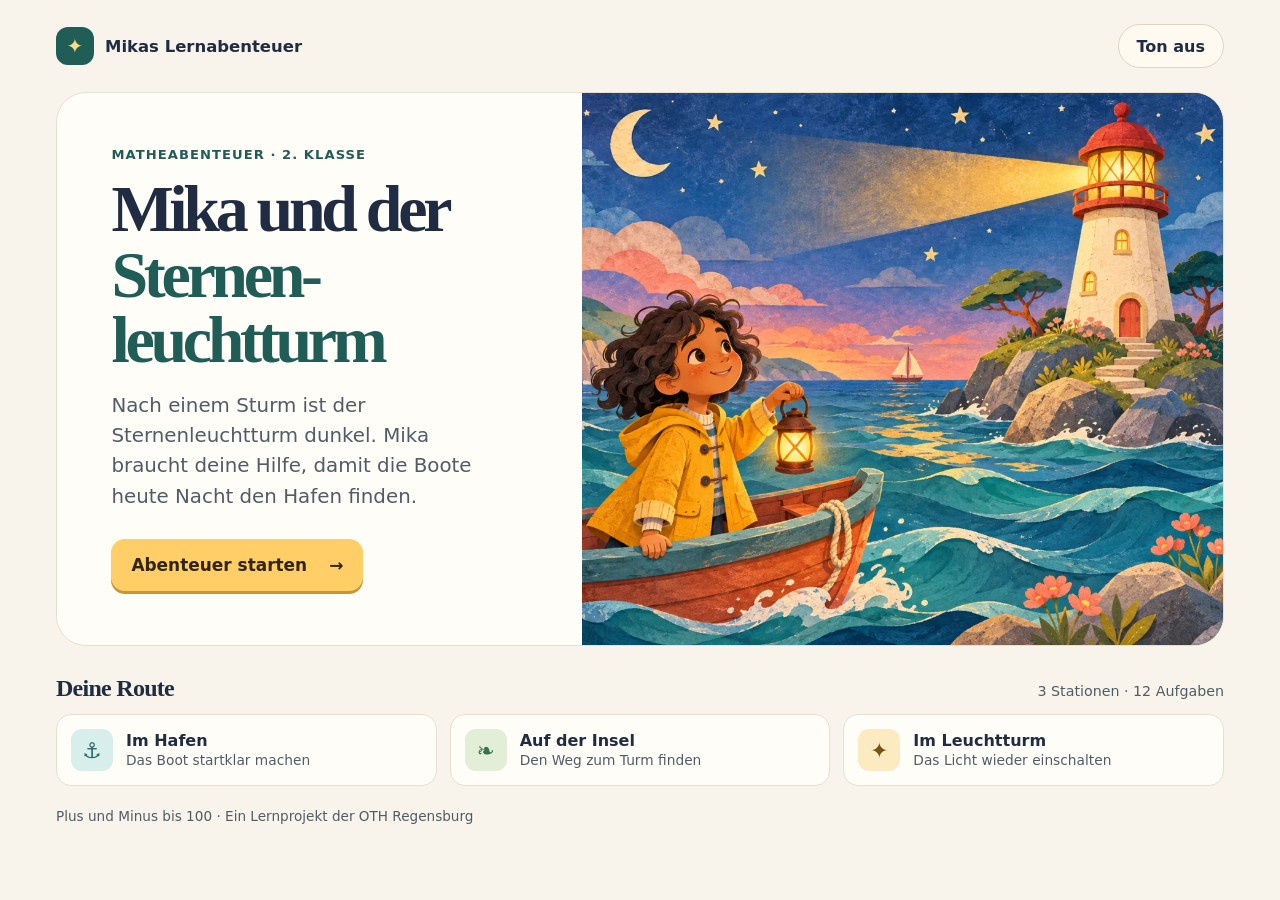
==== public/index.html @ 23ebe93e "Illustriertes Matheabenteuer für die Browser-Vorschau hinzufügen" ====
<!doctype html>
<html lang="de">
<head>
  <meta charset="utf-8">
  <meta name="viewport" content="width=device-width, initial-scale=1">
  <meta name="theme-color" content="#f8f4eb">
  <meta name="description" content="Ein illustriertes Matheabenteuer für die 2. Klasse. Hilf Mika, den Sternenleuchtturm wieder zum Leuchten zu bringen.">
  <title>Mika und der Sternenleuchtturm</title>
  <link rel="stylesheet" href="./style.css">
  <script type="module" src="./app.mjs"></script>
</head>
<body>
  <div class="site">
    <header class="top">
      <div class="brand"><span class="brand-icon" aria-hidden="true">✦</span><span>Mikas Lernabenteuer</span></div>
      <button class="sound" id="sound" type="button" aria-pressed="false">Ton aus</button>
    </header>
    <main>
      <section class="hero" id="intro" aria-labelledby="intro-title">
        <div class="hero-copy">
          <p class="eyebrow">Matheabenteuer · 2. Klasse</p>
          <h1 id="intro-title">Mika und der <span>Sternen&shy;leuchtturm</span></h1>
          <p class="intro-text" id="intro-text">Nach einem Sturm ist der Leuchtturm dunkel. Hilf Mika, ihn wieder zum Leuchten zu bringen!</p>
          <button type="button" class="main-button" id="start" disabled>Abenteuer starten <span aria-hidden="true">→</span></button>
          <p class="load-note" id="load-note" role="status"></p>
        </div>
        <div class="hero-art">
          <img src="./assets/leuchtturm.webp" alt="Mika im kleinen Boot vor einer felsigen Insel mit Leuchtturm" width="1200" height="900" fetchpriority="high">
        </div>
      </section>

      <section id="game" class="hero play" aria-labelledby="chapter" hidden>
        <div class="hero-art play-art">
          <img src="./assets/leuchtturm.webp" alt="" width="1200" height="900">
          <div class="art-label"><span aria-hidden="true">✦</span> <span id="stars">0 Sterne</span></div>
        </div>
        <div class="hero-copy play-copy">
          <p class="eyebrow" id="question-number"></p>
          <h1 id="chapter" tabindex="-1"></h1>
          <p class="scene" id="scene"></p>
          <p class="equation" id="equation"></p>
          <p class="feedback" id="feedback" role="status" aria-atomic="true"></p>
          <form id="answer-form" novalidate>
            <label class="sr-only" for="answer">Deine Antwort</label>
            <input id="answer" inputmode="numeric" autocomplete="off" placeholder="Deine Zahl" maxlength="3">
            <button type="submit" class="main-button">Prüfen <span aria-hidden="true">→</span></button>
          </form>
          <button type="button" class="main-button" id="continue" hidden>Weiter</button>
        </div>
      </section>

      <section id="finish" class="hero" aria-labelledby="finish-title" hidden>
        <div class="hero-copy">
          <p class="eyebrow" id="final-stars"></p>
          <h1 id="finish-title" tabindex="-1">Das Licht ist zurück!</h1>
          <p class="intro-text" id="ending"></p>
          <button type="button" class="main-button" id="restart">Noch einmal spielen <span aria-hidden="true">↻</span></button>
        </div>
        <div class="hero-art"><img src="./assets/leuchtturm.webp" alt="Der Leuchtturm strahlt über das Meer" width="1200" height="900"></div>
      </section>

      <section class="route" aria-label="Deine Route">
        <div class="route-heading"><h2>Deine Route</h2><p id="route-summary">3 Stationen · 12 Aufgaben</p></div>
        <ol class="stops">
          <li><span class="stop-icon sea" aria-hidden="true">⚓</span><div><strong>Im Hafen</strong><p>Das Boot startklar machen</p></div></li>
          <li><span class="stop-icon island" aria-hidden="true">❧</span><div><strong>Auf der Insel</strong><p>Den Weg zum Turm finden</p></div></li>
          <li><span class="stop-icon light" aria-hidden="true">✦</span><div><strong>Im Leuchtturm</strong><p>Das Licht wieder einschalten</p></div></li>
        </ol>
      </section>
    </main>
    <footer>Plus und Minus bis 100 <span aria-hidden="true">·</span> Ein Lernprojekt der OTH Regensburg</footer>
  </div>
</body>
</html>
---- public/style.css ----
:root {
  color: #202c42; background: #f8f4eb; font-family: "Trebuchet MS", system-ui, sans-serif;
  font-synthesis: none; --ink: #202c42; --teal: #205d56; --yellow: #ffce66;
  --muted: #515c66; --line: #e9dfcf;
}
* { box-sizing: border-box; }
body { margin: 0; }
[hidden] { display: none !important; }
button, input { font: inherit; }
button { cursor: pointer; }
button:focus-visible, input:focus-visible { outline: 3px solid #146c67; outline-offset: 4px; }
.site { width: min(1440px, calc(100% - 112px)); margin: auto; }
.top { display: flex; justify-content: space-between; align-items: center; padding: 24px 0; }
.brand { display: flex; align-items: center; gap: 11px; font-weight: 800; font-size: 1.03rem; }
.brand-icon { display: grid; place-items: center; width: 38px; height: 38px; border-radius: 12px; background: var(--teal); color: #fcdb81; font-size: 1.25rem; }
.sound { border: 1px solid #ded5c5; background: #fffaf0; color: var(--ink); border-radius: 999px; padding: 10px 18px; font-weight: 750; min-height: 44px; }
.sound:hover { background: #f5e8cf; }
.hero {
  display: grid; grid-template-columns: .9fr 1.1fr; min-height: 540px; overflow: hidden;
  border-radius: 30px; background: #fffdf7; border: 1px solid var(--line);
}
.hero-copy { padding: clamp(28px, 4.25vw, 72px); display: flex; flex-direction: column; align-items: flex-start; justify-content: center; }
.eyebrow { color: var(--teal); margin: 0 0 14px; font-size: .82rem; font-weight: 800; letter-spacing: .08em; text-transform: uppercase; }
h1, h2, p { margin-top: 0; }
h1 {
  margin-bottom: 19px; font-family: Georgia, serif; font-weight: 750; font-size: clamp(2.7rem, 5.15vw, 5.45rem);
  letter-spacing: -.065em; line-height: .99; overflow-wrap: anywhere;
}
h1 span { color: var(--teal); display: block; }
.intro-text { color: var(--muted); font-size: clamp(1.06rem, 1.55vw, 1.34rem); line-height: 1.52; max-width: 31ch; margin: 0 0 27px; }
.main-button {
  display: inline-flex; border: 0; min-height: 52px; gap: 22px; align-items: center; justify-content: center;
  background: var(--yellow); color: #31250f; box-shadow: 0 3px 0 #c89539; padding: 12px 20px;
  border-radius: 14px; font-weight: 800; font-size: 1.06rem;
}
.main-button:hover { background: #ffda86; }
.main-button:active { transform: translateY(2px); box-shadow: 0 1px 0 #c89539; }
.main-button:disabled { opacity: .6; cursor: wait; }
.load-note { margin: 14px 0 0; color: #743d30; }
.load-note:empty { display: none; }
.hero-art { position: relative; background: #254263; min-width: 0; min-height: 260px; }
.hero-art img { position: absolute; inset: 0; width: 100%; height: 100%; object-fit: cover; object-position: 53% 50%; }
.route { margin-top: 29px; }
.route-heading { display: flex; align-items: baseline; justify-content: space-between; gap: 12px; }
.route-heading h2 { margin-bottom: 12px; font-family: Georgia, serif; font-size: 1.5rem; letter-spacing: -.03em; }
.route-heading p { color: var(--muted); font-size: .89rem; margin-bottom: 10px; }
.stops { display: grid; grid-template-columns: repeat(3, minmax(0,1fr)); gap: 13px; padding: 0; list-style: none; margin: 0; }
.stops li { display: flex; gap: 13px; align-items: center; padding: 14px; border: 1px solid var(--line); background: #fffdf7; border-radius: 15px; }
.stops li[aria-current="step"] { border-color: #488278; box-shadow: inset 0 0 0 1px #488278; }
.stop-icon { display: grid; flex: 0 0 42px; height: 42px; place-items: center; border-radius: 11px; font-size: 1.35rem; font-weight: 800; }
.sea { color: #2a6868; background: #d8eeeb; }
.island { color: #39714b; background: #e3eed8; }
.light { color: #775413; background: #fcebc1; }
.stops strong { display: block; margin-bottom: 2px; }
.stops p { margin: 0; color: var(--muted); font-size: .86rem; line-height: 1.3; }
footer { margin: 22px 0; color: var(--muted); font-size: .85rem; }
.play { grid-template-columns: .76fr 1.24fr; }
.play[data-chapter="0"] img { object-position: 16% 54%; }
.play[data-chapter="1"] img { object-position: 58% 52%; }
.play[data-chapter="2"] img { object-position: 83% 49%; }
.play-copy { padding: clamp(26px, 4.2vw, 62px); }
.play-copy h1 { font-size: clamp(2.2rem, 4.5vw, 4.1rem); }
.art-label { position: absolute; left: 20px; bottom: 20px; padding: 9px 14px; background: #fff6d9; border-radius: 999px; font-weight: 800; }
.art-label span:first-child { color: #8a5a18; }
.scene { line-height: 1.45; color: var(--muted); font-size: clamp(1rem, 1.35vw, 1.2rem); margin-bottom: 17px; }
.equation { margin: 0 0 14px; padding: 10px 18px; border-radius: 14px; background: #e7f1e8; color: #173c34; font-size: clamp(2rem, 4.1vw, 3.7rem); font-weight: 800; letter-spacing: -.045em; }
.feedback { margin: 0 0 15px; padding: 10px 14px; border-radius: 11px; background: #fff0ca; line-height: 1.4; max-width: 50ch; }
.feedback:empty { position: absolute; padding: 0; margin: 0; }
.feedback[data-kind="correct"] { background: #dff0dc; color: #255335; font-weight: 800; }
#answer-form { display: flex; flex-wrap: wrap; gap: 12px; }
#answer { width: 132px; min-height: 50px; border-radius: 12px; border: 1px solid #9aab9e; padding: 10px 12px; color: var(--ink); background: white; }
.sr-only { position: absolute; width: 1px; height: 1px; overflow: hidden; clip-path: inset(50%); }
@media (min-width: 1450px) { .hero { min-height: 590px; } }
@media (max-width: 1080px) { .site { width: calc(100% - 48px); } .hero { min-height: 465px; } }
@media (max-width: 720px) {
  .site { width: calc(100% - 28px); }
  .top { padding: 13px 0; }
  .hero, .play { grid-template-columns: 1fr; border-radius: 23px; }
  .hero-art { min-height: 0; aspect-ratio: 16 / 10; }
  .play-art { aspect-ratio: 2.6; }
  .hero:not(.play) .hero-art { order: -1; }
  .art-label { left: 12px; bottom: 12px; }
  .stops { grid-template-columns: 1fr; }
  .stops li { padding: 10px 12px; }
}
@media (prefers-reduced-motion: no-preference) {
  .hero:not([hidden]) { animation: enter .24s ease-out; }
  @keyframes enter { from { opacity: .65; transform: translateY(4px); } }
}
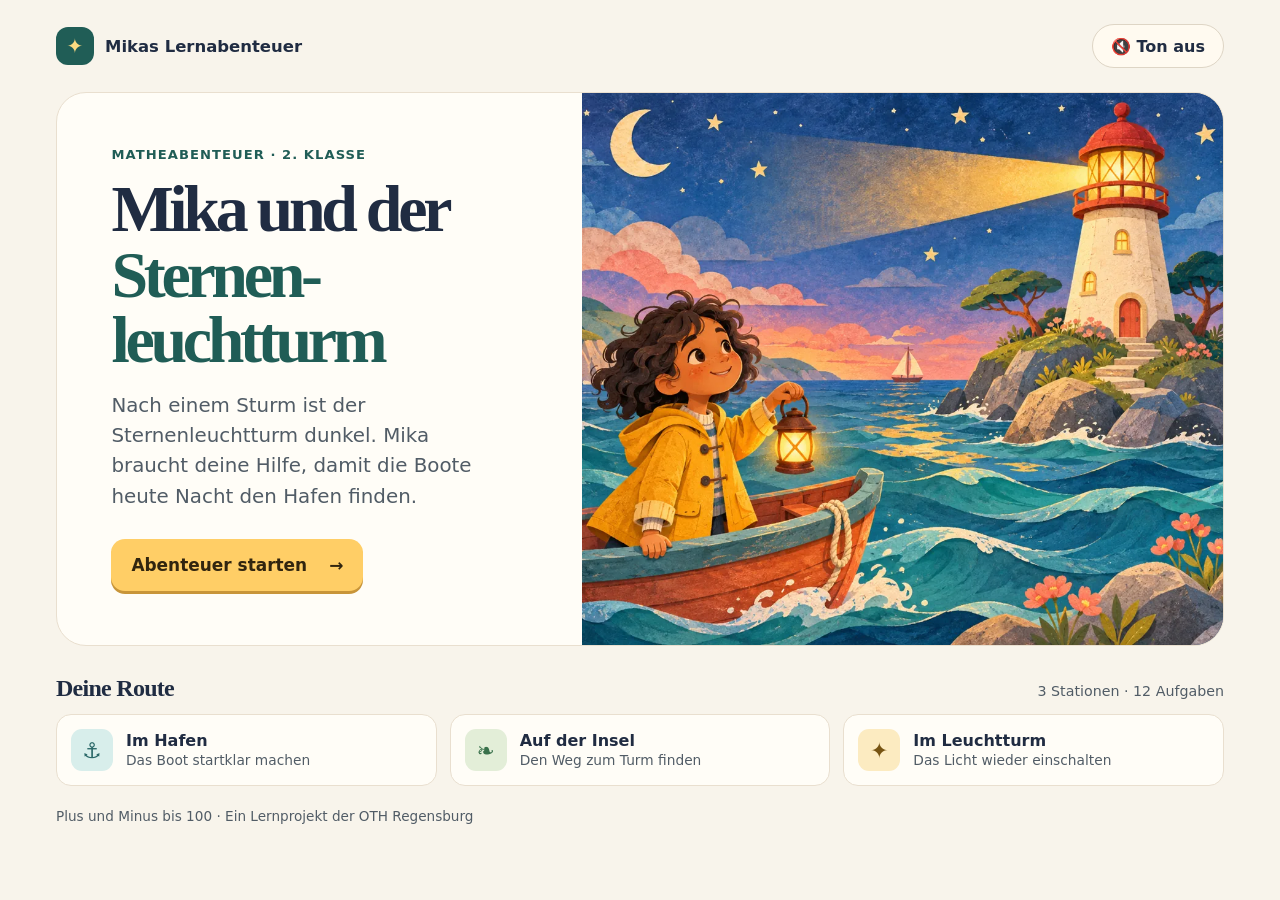
==== commit 04117103: "Lernprojektor um Kapitelvideos, Finale und Vorlesen erweitern" ====
--- a/public/index.html
+++ b/public/index.html
@@ -13,7 +13,10 @@
   <div class="site">
     <header class="top">
       <div class="brand"><span class="brand-icon" aria-hidden="true">✦</span><span>Mikas Lernabenteuer</span></div>
-      <button class="sound" id="sound" type="button" aria-pressed="false">Ton aus</button>
+      <div class="audio-controls">
+        <button class="sound" id="replay-audio" type="button" hidden>🔊 Nochmal vorlesen</button>
+        <button class="sound" id="sound" type="button" aria-pressed="false">🔇 Ton aus</button>
+      </div>
     </header>
     <main>
       <section class="hero" id="intro" aria-labelledby="intro-title">
@@ -31,7 +34,8 @@
 
       <section id="game" class="hero play" aria-labelledby="chapter" hidden>
         <div class="hero-art play-art">
-          <img src="./assets/leuchtturm.webp" alt="" width="1200" height="900">
+          <img id="game-fallback-img" src="./assets/leuchtturm.webp" alt="" width="1200" height="900">
+          <video id="chapter-video" muted loop playsinline preload="auto" hidden></video>
           <div class="art-label"><span aria-hidden="true">✦</span> <span id="stars">0 Sterne</span></div>
         </div>
         <div class="hero-copy play-copy">
@@ -56,7 +60,10 @@
           <p class="intro-text" id="ending"></p>
           <button type="button" class="main-button" id="restart">Noch einmal spielen <span aria-hidden="true">↻</span></button>
         </div>
-        <div class="hero-art"><img src="./assets/leuchtturm.webp" alt="Der Leuchtturm strahlt über das Meer" width="1200" height="900"></div>
+        <div class="hero-art">
+          <img id="finish-fallback-img" src="./assets/leuchtturm.webp" alt="Der Leuchtturm strahlt über das Meer" width="1200" height="900">
+          <video id="finish-video" muted loop playsinline preload="auto" hidden></video>
+        </div>
       </section>
 
       <section class="route" aria-label="Deine Route">
--- a/public/style.css
+++ b/public/style.css
@@ -10,11 +10,14 @@
 button { cursor: pointer; }
 button:focus-visible, input:focus-visible { outline: 3px solid #146c67; outline-offset: 4px; }
 .site { width: min(1440px, calc(100% - 112px)); margin: auto; }
-.top { display: flex; justify-content: space-between; align-items: center; padding: 24px 0; }
+.top { display: flex; justify-content: space-between; align-items: center; padding: 24px 0; gap: 12px; }
 .brand { display: flex; align-items: center; gap: 11px; font-weight: 800; font-size: 1.03rem; }
 .brand-icon { display: grid; place-items: center; width: 38px; height: 38px; border-radius: 12px; background: var(--teal); color: #fcdb81; font-size: 1.25rem; }
-.sound { border: 1px solid #ded5c5; background: #fffaf0; color: var(--ink); border-radius: 999px; padding: 10px 18px; font-weight: 750; min-height: 44px; }
+.audio-controls { display: flex; align-items: center; gap: 10px; }
+.sound { border: 1px solid #ded5c5; background: #fffaf0; color: var(--ink); border-radius: 999px; padding: 10px 18px; font-weight: 750; min-height: 44px; transition: background .15s ease, transform .15s ease; }
 .sound:hover { background: #f5e8cf; }
+.sound[aria-pressed="true"] { background: #e3f0ed; border-color: #7eb3aa; color: #16443f; }
+.sound.speaking { box-shadow: 0 0 0 3px rgba(32, 93, 86, 0.25); }
 .hero {
   display: grid; grid-template-columns: .9fr 1.1fr; min-height: 540px; overflow: hidden;
   border-radius: 30px; background: #fffdf7; border: 1px solid var(--line);
@@ -38,8 +41,8 @@
 .main-button:disabled { opacity: .6; cursor: wait; }
 .load-note { margin: 14px 0 0; color: #743d30; }
 .load-note:empty { display: none; }
-.hero-art { position: relative; background: #254263; min-width: 0; min-height: 260px; }
-.hero-art img { position: absolute; inset: 0; width: 100%; height: 100%; object-fit: cover; object-position: 53% 50%; }
+.hero-art { position: relative; background: #254263; min-width: 0; min-height: 260px; overflow: hidden; }
+.hero-art img, .hero-art video { position: absolute; inset: 0; width: 100%; height: 100%; object-fit: cover; object-position: 53% 50%; }
 .route { margin-top: 29px; }
 .route-heading { display: flex; align-items: baseline; justify-content: space-between; gap: 12px; }
 .route-heading h2 { margin-bottom: 12px; font-family: Georgia, serif; font-size: 1.5rem; letter-spacing: -.03em; }
@@ -60,7 +63,7 @@
 .play[data-chapter="2"] img { object-position: 83% 49%; }
 .play-copy { padding: clamp(26px, 4.2vw, 62px); }
 .play-copy h1 { font-size: clamp(2.2rem, 4.5vw, 4.1rem); }
-.art-label { position: absolute; left: 20px; bottom: 20px; padding: 9px 14px; background: #fff6d9; border-radius: 999px; font-weight: 800; }
+.art-label { position: absolute; left: 20px; bottom: 20px; z-index: 2; padding: 9px 14px; background: #fff6d9; border-radius: 999px; font-weight: 800; box-shadow: 0 4px 12px rgba(0,0,0,.15); }
 .art-label span:first-child { color: #8a5a18; }
 .scene { line-height: 1.45; color: var(--muted); font-size: clamp(1rem, 1.35vw, 1.2rem); margin-bottom: 17px; }
 .equation { margin: 0 0 14px; padding: 10px 18px; border-radius: 14px; background: #e7f1e8; color: #173c34; font-size: clamp(2rem, 4.1vw, 3.7rem); font-weight: 800; letter-spacing: -.045em; }
@@ -70,14 +73,14 @@
 #answer-form { display: flex; flex-wrap: wrap; gap: 12px; }
 #answer { width: 132px; min-height: 50px; border-radius: 12px; border: 1px solid #9aab9e; padding: 10px 12px; color: var(--ink); background: white; }
 .sr-only { position: absolute; width: 1px; height: 1px; overflow: hidden; clip-path: inset(50%); }
-@media (min-width: 1450px) { .hero { min-height: 590px; } }
+
 @media (max-width: 1080px) { .site { width: calc(100% - 48px); } .hero { min-height: 465px; } }
 @media (max-width: 720px) {
   .site { width: calc(100% - 28px); }
   .top { padding: 13px 0; }
   .hero, .play { grid-template-columns: 1fr; border-radius: 23px; }
   .hero-art { min-height: 0; aspect-ratio: 16 / 10; }
-  .play-art { aspect-ratio: 2.6; }
+  .play-art { aspect-ratio: 2.2; }
   .hero:not(.play) .hero-art { order: -1; }
   .art-label { left: 12px; bottom: 12px; }
   .stops { grid-template-columns: 1fr; }
@@ -86,4 +89,6 @@
 @media (prefers-reduced-motion: no-preference) {
   .hero:not([hidden]) { animation: enter .24s ease-out; }
   @keyframes enter { from { opacity: .65; transform: translateY(4px); } }
+  .play-art img:not([hidden]) { animation: kenburns 16s ease-in-out infinite alternate; }
+  @keyframes kenburns { from { transform: scale(1); } to { transform: scale(1.07); } }
 }
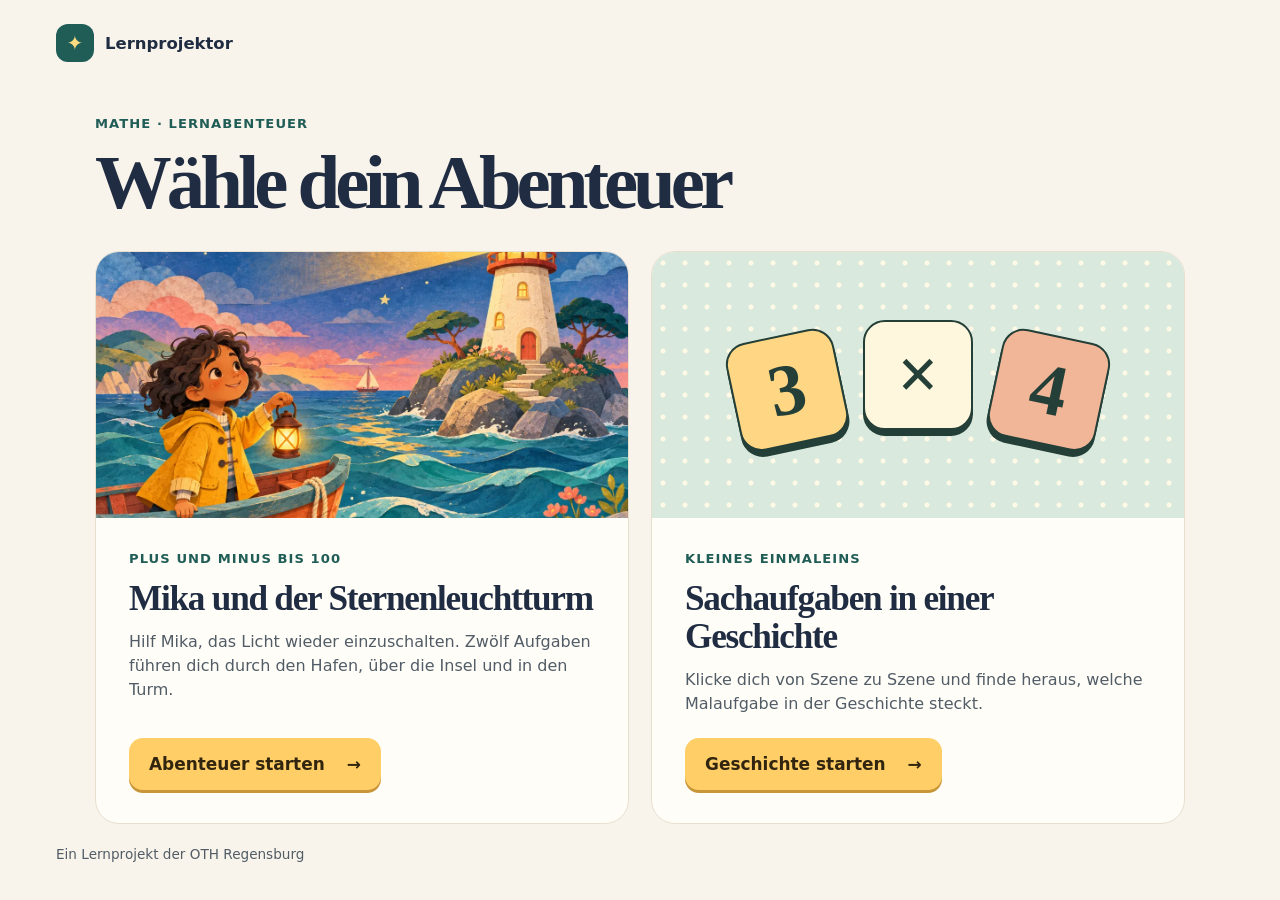
==== commit d0349997: "Lernpfadauswahl und Einmaleins-Szenenplayer ergänzen" ====
--- a/public/index.html
+++ b/public/index.html
@@ -4,78 +4,42 @@
   <meta charset="utf-8">
   <meta name="viewport" content="width=device-width, initial-scale=1">
   <meta name="theme-color" content="#f8f4eb">
-  <meta name="description" content="Ein illustriertes Matheabenteuer für die 2. Klasse. Hilf Mika, den Sternenleuchtturm wieder zum Leuchten zu bringen.">
-  <title>Mika und der Sternenleuchtturm</title>
+  <meta name="description" content="Wähle dein Matheabenteuer. Übe Plus und Minus mit Mika oder löse Sachaufgaben zum kleinen Einmaleins.">
+  <title>Matheabenteuer · Lernprojektor</title>
   <link rel="stylesheet" href="./style.css">
-  <script type="module" src="./app.mjs"></script>
 </head>
 <body>
   <div class="site">
-    <header class="top">
-      <div class="brand"><span class="brand-icon" aria-hidden="true">✦</span><span>Mikas Lernabenteuer</span></div>
-      <div class="audio-controls">
-        <button class="sound" id="replay-audio" type="button" hidden>🔊 Nochmal vorlesen</button>
-        <button class="sound" id="sound" type="button" aria-pressed="false">🔇 Ton aus</button>
+    <header class="top"><div class="brand"><span class="brand-icon" aria-hidden="true">✦</span>Lernprojektor</div></header>
+    <main class="picker">
+      <header class="picker-heading">
+        <p class="eyebrow">Mathe · Lernabenteuer</p>
+        <h1>Wähle dein Abenteuer</h1>
+      </header>
+      <div class="path-grid">
+        <a class="path-card" href="./leuchtturm.html">
+          <img class="path-art" src="./assets/leuchtturm.webp" alt="" width="1200" height="900" fetchpriority="high">
+          <div class="path-copy">
+            <p class="eyebrow">Plus und Minus bis 100</p>
+            <h2>Mika und der Sternenleuchtturm</h2>
+            <p>Hilf Mika, das Licht wieder einzuschalten. Zwölf Aufgaben führen dich durch den Hafen, über die Insel und in den Turm.</p>
+            <span class="main-button">Abenteuer starten <span aria-hidden="true">→</span></span>
+          </div>
+        </a>
+        <a class="path-card" href="./einmaleins.html">
+          <div class="path-art times-art" aria-hidden="true">
+            <span class="tile tile-left">3</span><span class="tile tile-middle">×</span><span class="tile tile-right">4</span>
+          </div>
+          <div class="path-copy">
+            <p class="eyebrow">Kleines Einmaleins</p>
+            <h2>Sachaufgaben in einer Geschichte</h2>
+            <p>Klicke dich von Szene zu Szene und finde heraus, welche Malaufgabe in der Geschichte steckt.</p>
+            <span class="main-button">Geschichte starten <span aria-hidden="true">→</span></span>
+          </div>
+        </a>
       </div>
-    </header>
-    <main>
-      <section class="hero" id="intro" aria-labelledby="intro-title">
-        <div class="hero-copy">
-          <p class="eyebrow">Matheabenteuer · 2. Klasse</p>
-          <h1 id="intro-title">Mika und der <span>Sternen&shy;leuchtturm</span></h1>
-          <p class="intro-text" id="intro-text">Nach einem Sturm ist der Leuchtturm dunkel. Hilf Mika, ihn wieder zum Leuchten zu bringen!</p>
-          <button type="button" class="main-button" id="start" disabled>Abenteuer starten <span aria-hidden="true">→</span></button>
-          <p class="load-note" id="load-note" role="status"></p>
-        </div>
-        <div class="hero-art">
-          <img src="./assets/leuchtturm.webp" alt="Mika im kleinen Boot vor einer felsigen Insel mit Leuchtturm" width="1200" height="900" fetchpriority="high">
-        </div>
-      </section>
-
-      <section id="game" class="hero play" aria-labelledby="chapter" hidden>
-        <div class="hero-art play-art">
-          <img id="game-fallback-img" src="./assets/leuchtturm.webp" alt="" width="1200" height="900">
-          <video id="chapter-video" muted loop playsinline preload="auto" hidden></video>
-          <div class="art-label"><span aria-hidden="true">✦</span> <span id="stars">0 Sterne</span></div>
-        </div>
-        <div class="hero-copy play-copy">
-          <p class="eyebrow" id="question-number"></p>
-          <h1 id="chapter" tabindex="-1"></h1>
-          <p class="scene" id="scene"></p>
-          <p class="equation" id="equation"></p>
-          <p class="feedback" id="feedback" role="status" aria-atomic="true"></p>
-          <form id="answer-form" novalidate>
-            <label class="sr-only" for="answer">Deine Antwort</label>
-            <input id="answer" inputmode="numeric" autocomplete="off" placeholder="Deine Zahl" maxlength="3">
-            <button type="submit" class="main-button">Prüfen <span aria-hidden="true">→</span></button>
-          </form>
-          <button type="button" class="main-button" id="continue" hidden>Weiter</button>
-        </div>
-      </section>
-
-      <section id="finish" class="hero" aria-labelledby="finish-title" hidden>
-        <div class="hero-copy">
-          <p class="eyebrow" id="final-stars"></p>
-          <h1 id="finish-title" tabindex="-1">Das Licht ist zurück!</h1>
-          <p class="intro-text" id="ending"></p>
-          <button type="button" class="main-button" id="restart">Noch einmal spielen <span aria-hidden="true">↻</span></button>
-        </div>
-        <div class="hero-art">
-          <img id="finish-fallback-img" src="./assets/leuchtturm.webp" alt="Der Leuchtturm strahlt über das Meer" width="1200" height="900">
-          <video id="finish-video" muted loop playsinline preload="auto" hidden></video>
-        </div>
-      </section>
-
-      <section class="route" aria-label="Deine Route">
-        <div class="route-heading"><h2>Deine Route</h2><p id="route-summary">3 Stationen · 12 Aufgaben</p></div>
-        <ol class="stops">
-          <li><span class="stop-icon sea" aria-hidden="true">⚓</span><div><strong>Im Hafen</strong><p>Das Boot startklar machen</p></div></li>
-          <li><span class="stop-icon island" aria-hidden="true">❧</span><div><strong>Auf der Insel</strong><p>Den Weg zum Turm finden</p></div></li>
-          <li><span class="stop-icon light" aria-hidden="true">✦</span><div><strong>Im Leuchtturm</strong><p>Das Licht wieder einschalten</p></div></li>
-        </ol>
-      </section>
     </main>
-    <footer>Plus und Minus bis 100 <span aria-hidden="true">·</span> Ein Lernprojekt der OTH Regensburg</footer>
+    <footer>Ein Lernprojekt der OTH Regensburg</footer>
   </div>
 </body>
 </html>
--- a/public/style.css
+++ b/public/style.css
@@ -92,3 +92,53 @@
   .play-art img:not([hidden]) { animation: kenburns 16s ease-in-out infinite alternate; }
   @keyframes kenburns { from { transform: scale(1); } to { transform: scale(1.07); } }
 }
+
+.back-link { color: var(--ink); text-decoration: none; }
+.back-link:hover { text-decoration: underline; }
+.picker { max-width: 1090px; margin: 30px auto 0; }
+.picker-heading { margin-bottom: 30px; }
+.picker-heading h1 { font-size: clamp(2.75rem, 6vw, 5.4rem); }
+.path-grid { display: grid; grid-template-columns: repeat(2, minmax(0, 1fr)); gap: 22px; }
+.path-card {
+  border: 1px solid var(--line); border-radius: 24px; overflow: hidden; display: flex; flex-direction: column;
+  color: var(--ink); text-decoration: none; background: #fffdf7;
+}
+.path-card:hover, .path-card:focus-visible { outline: 2px solid var(--teal); outline-offset: 3px; }
+.path-art { width: 100%; aspect-ratio: 2; display: block; object-fit: cover; object-position: 55% 52%; height: auto; }
+.path-copy { padding: clamp(20px, 3vw, 33px); flex: 1; display: flex; flex-direction: column; align-items: flex-start; }
+.path-copy h2, .lesson-copy h2 { font-family: Georgia, serif; font-size: clamp(1.5rem, 3vw, 2.2rem); line-height: 1.08; letter-spacing: -.035em; margin: 0 0 12px; }
+.path-copy p:not(.eyebrow) { color: var(--muted); line-height: 1.5; margin: 0 0 22px; }
+.path-copy .main-button { margin-top: auto; }
+.times-art {
+  display: flex; align-items: center; justify-content: center; gap: clamp(8px, 1.7vw, 22px);
+  background: radial-gradient(circle, #fff9e6 2px, transparent 3px) 0 0 / 22px 22px, #d9e9dd;
+}
+.tile {
+  display: grid; place-items: center; width: clamp(56px, 9vw, 110px); aspect-ratio: 1;
+  border: 2px solid #233f37; border-radius: 20%; box-shadow: 0 6px 0 #233f37; color: #233f37;
+  font: 800 clamp(2.2rem, 5.7vw, 5rem)/1 Georgia, serif;
+}
+.tile-left { background: #ffd784; transform: rotate(-12deg) translateY(5px); }
+.tile-middle { background: #fff7dd; transform: translateY(-10px); }
+.tile-right { background: #f1b597; transform: rotate(12deg) translateY(5px); }
+.lesson-player {
+  display: grid; grid-template-columns: minmax(0, 1fr) minmax(0, 1fr); min-height: 480px;
+  border: 1px solid var(--line); border-radius: 25px; overflow: hidden; background: #fffdf7;
+}
+.lesson-media { position: relative; min-width: 0; background: #203a36; display: grid; place-items: center; }
+.lesson-media > * { grid-area: 1 / 1; width: 100%; }
+.lesson-media .times-art { min-height: 100%; align-self: stretch; padding: 30px 0; }
+.lesson-media img, .lesson-media video { display: block; max-height: 640px; object-fit: contain; }
+.lesson-copy { align-self: center; padding: clamp(22px, 4.3vw, 60px); min-width: 0; }
+.lesson-copy h1 { font-size: clamp(2.35rem, 4.3vw, 4.1rem); margin-bottom: 13px; }
+.lesson-progress { color: var(--teal); font-weight: 750; margin-bottom: 22px; }
+.lesson-progress:empty { display: none; }
+.lesson-copy audio { max-width: 100%; margin-bottom: 12px; }
+#story-answer, .lesson-navigation { display: flex; flex-wrap: wrap; gap: 12px; margin-bottom: 15px; }
+#story-number { width: 132px; min-height: 50px; border: 1px solid #9aab9e; border-radius: 12px; padding: 10px 12px; color: var(--ink); }
+.text-button { display: inline-flex; align-items: center; text-decoration: none; }
+@media (max-width: 720px) {
+  .picker { margin-top: 15px; }
+  .path-grid, .lesson-player { grid-template-columns: 1fr; }
+  .lesson-media .times-art { min-height: 170px; }
+}
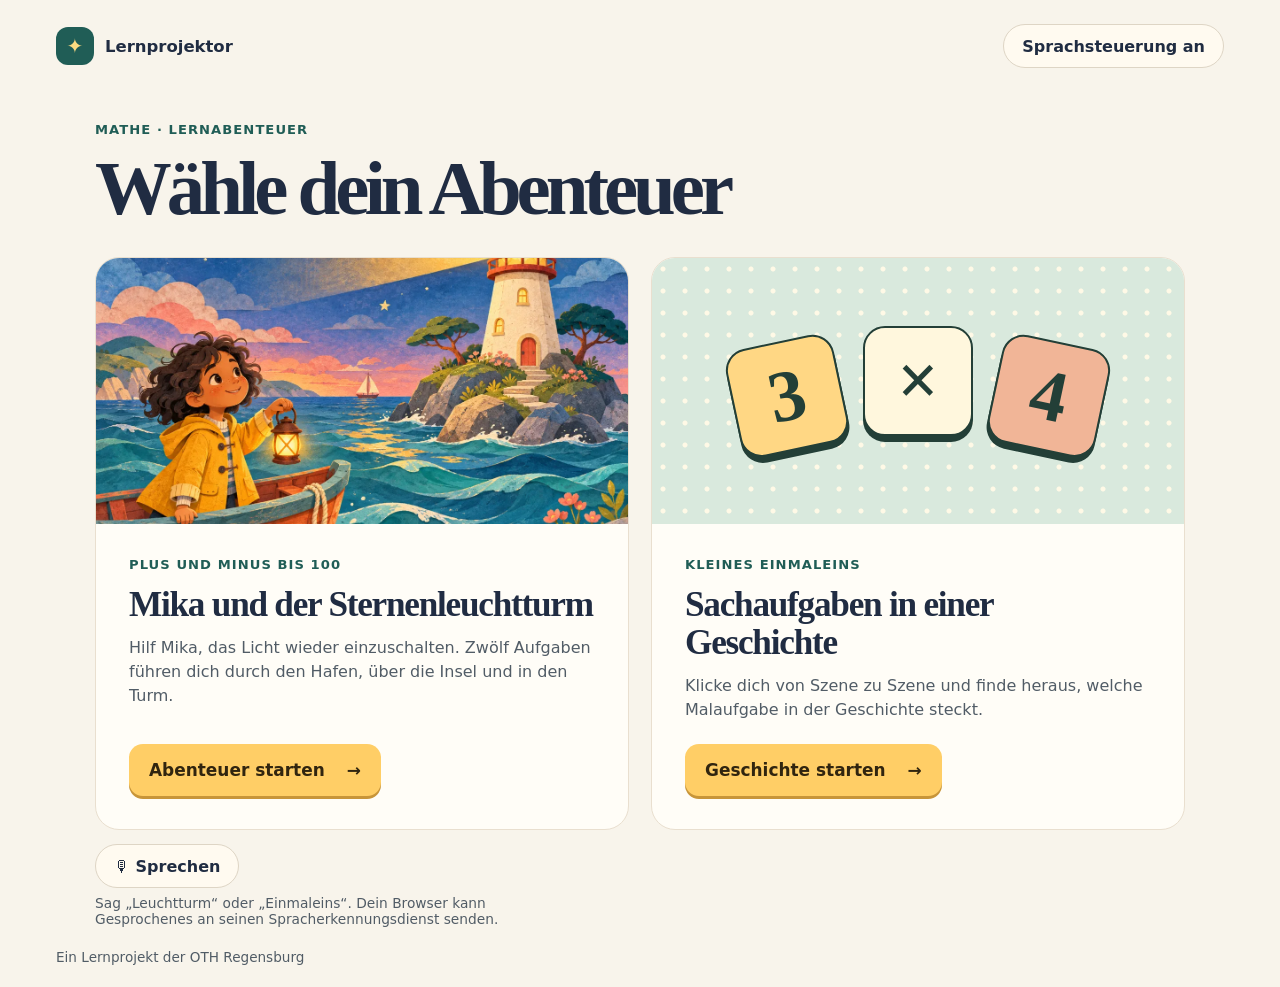
==== commit a4bee537: "Sprachnavigation und automatische Fortsetzung nach richtigen Antworten" ====
--- a/public/index.html
+++ b/public/index.html
@@ -7,10 +7,11 @@
   <meta name="description" content="Wähle dein Matheabenteuer. Übe Plus und Minus mit Mika oder löse Sachaufgaben zum kleinen Einmaleins.">
   <title>Matheabenteuer · Lernprojektor</title>
   <link rel="stylesheet" href="./style.css">
+  <script type="module" src="./auswahl.mjs"></script>
 </head>
 <body>
   <div class="site">
-    <header class="top"><div class="brand"><span class="brand-icon" aria-hidden="true">✦</span>Lernprojektor</div></header>
+    <header class="top"><div class="brand"><span class="brand-icon" aria-hidden="true">✦</span>Lernprojektor</div><button class="sound" type="button" data-automatic-voice aria-pressed="false" aria-describedby="voice-note" hidden>Sprachsteuerung an</button></header>
     <main class="picker">
       <header class="picker-heading">
         <p class="eyebrow">Mathe · Lernabenteuer</p>
@@ -38,6 +39,11 @@
           </div>
         </a>
       </div>
+      <div class="voice-controls">
+        <button class="sound voice-button" type="button" aria-pressed="false" hidden>🎙 Sprechen</button>
+        <p class="voice-status" role="status" aria-atomic="true"></p>
+        <p id="voice-note" class="voice-note" hidden>Sag „Leuchtturm“ oder „Einmaleins“. Dein Browser kann Gesprochenes an seinen Spracherkennungsdienst senden.</p>
+      </div>
     </main>
     <footer>Ein Lernprojekt der OTH Regensburg</footer>
   </div>
--- a/public/style.css
+++ b/public/style.css
@@ -142,3 +142,11 @@
   .path-grid, .lesson-player { grid-template-columns: 1fr; }
   .lesson-media .times-art { min-height: 170px; }
 }
+
+.voice-controls { flex-basis: 100%; }
+.voice-button[aria-pressed="true"] { border-color: #9c493f; background: #ffefe5; color: #743d30; }
+.voice-note, .voice-status { margin: 7px 0 0; font-size: .86rem; color: var(--muted); max-width: 48ch; }
+.voice-status { color: var(--teal); font-weight: 750; }
+.voice-status:empty { margin: 0; }
+
+main > .voice-controls { margin: 14px 0 0; }
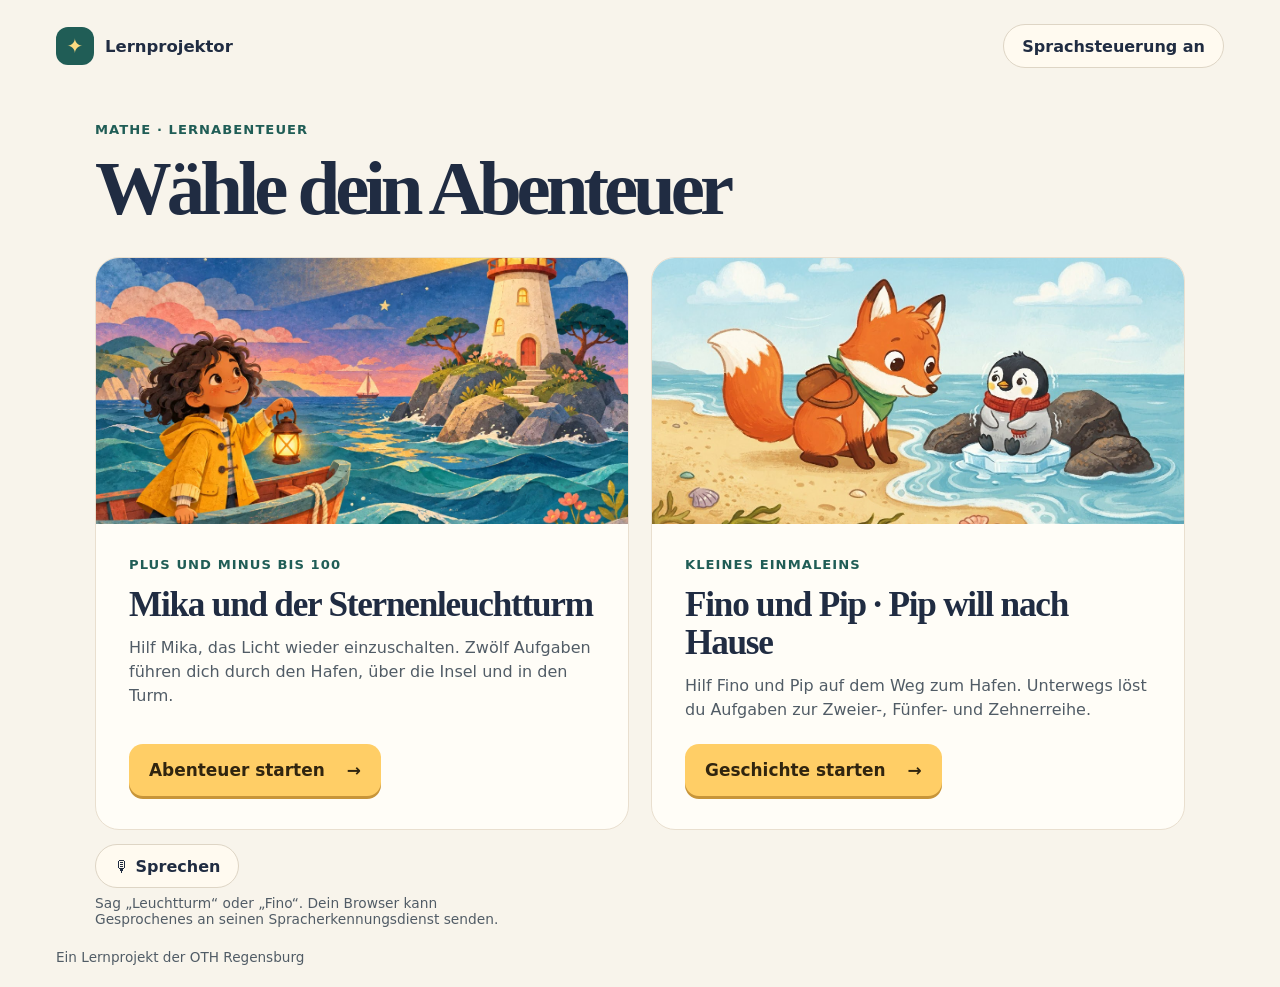
==== commit bd33a308: "Fino und Pip als Einmaleins-Lernpfad integrieren" ====
--- a/public/index.html
+++ b/public/index.html
@@ -27,14 +27,12 @@
             <span class="main-button">Abenteuer starten <span aria-hidden="true">→</span></span>
           </div>
         </a>
-        <a class="path-card" href="./einmaleins.html">
-          <div class="path-art times-art" aria-hidden="true">
-            <span class="tile tile-left">3</span><span class="tile tile-middle">×</span><span class="tile tile-right">4</span>
-          </div>
+        <a class="path-card" href="./fino/">
+          <img class="path-art" src="./fino/bilder/B1.jpg" alt="" loading="lazy">
           <div class="path-copy">
             <p class="eyebrow">Kleines Einmaleins</p>
-            <h2>Sachaufgaben in einer Geschichte</h2>
-            <p>Klicke dich von Szene zu Szene und finde heraus, welche Malaufgabe in der Geschichte steckt.</p>
+            <h2>Fino und Pip · Pip will nach Hause</h2>
+            <p>Hilf Fino und Pip auf dem Weg zum Hafen. Unterwegs löst du Aufgaben zur Zweier-, Fünfer- und Zehnerreihe.</p>
             <span class="main-button">Geschichte starten <span aria-hidden="true">→</span></span>
           </div>
         </a>
@@ -42,7 +40,7 @@
       <div class="voice-controls">
         <button class="sound voice-button" type="button" aria-pressed="false" hidden>🎙 Sprechen</button>
         <p class="voice-status" role="status" aria-atomic="true"></p>
-        <p id="voice-note" class="voice-note" hidden>Sag „Leuchtturm“ oder „Einmaleins“. Dein Browser kann Gesprochenes an seinen Spracherkennungsdienst senden.</p>
+        <p id="voice-note" class="voice-note" hidden>Sag „Leuchtturm“ oder „Fino“. Dein Browser kann Gesprochenes an seinen Spracherkennungsdienst senden.</p>
       </div>
     </main>
     <footer>Ein Lernprojekt der OTH Regensburg</footer>
